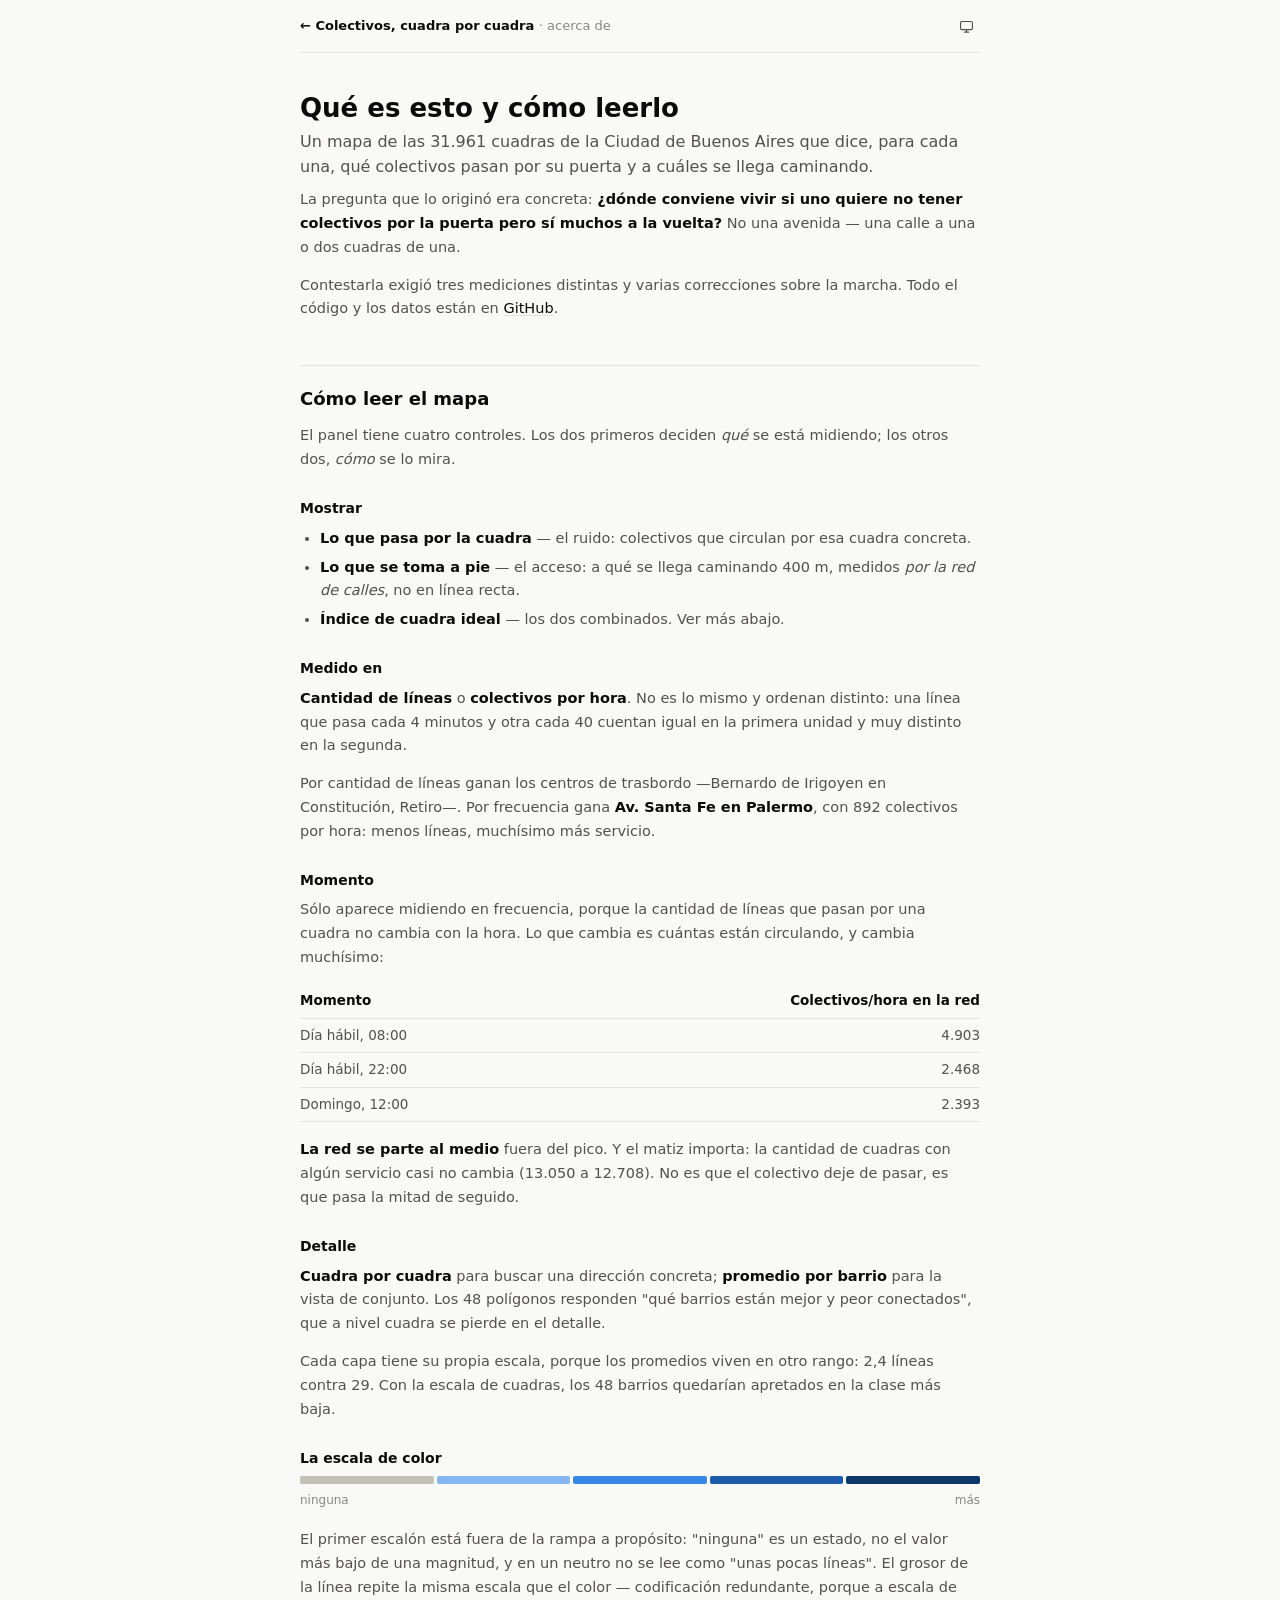
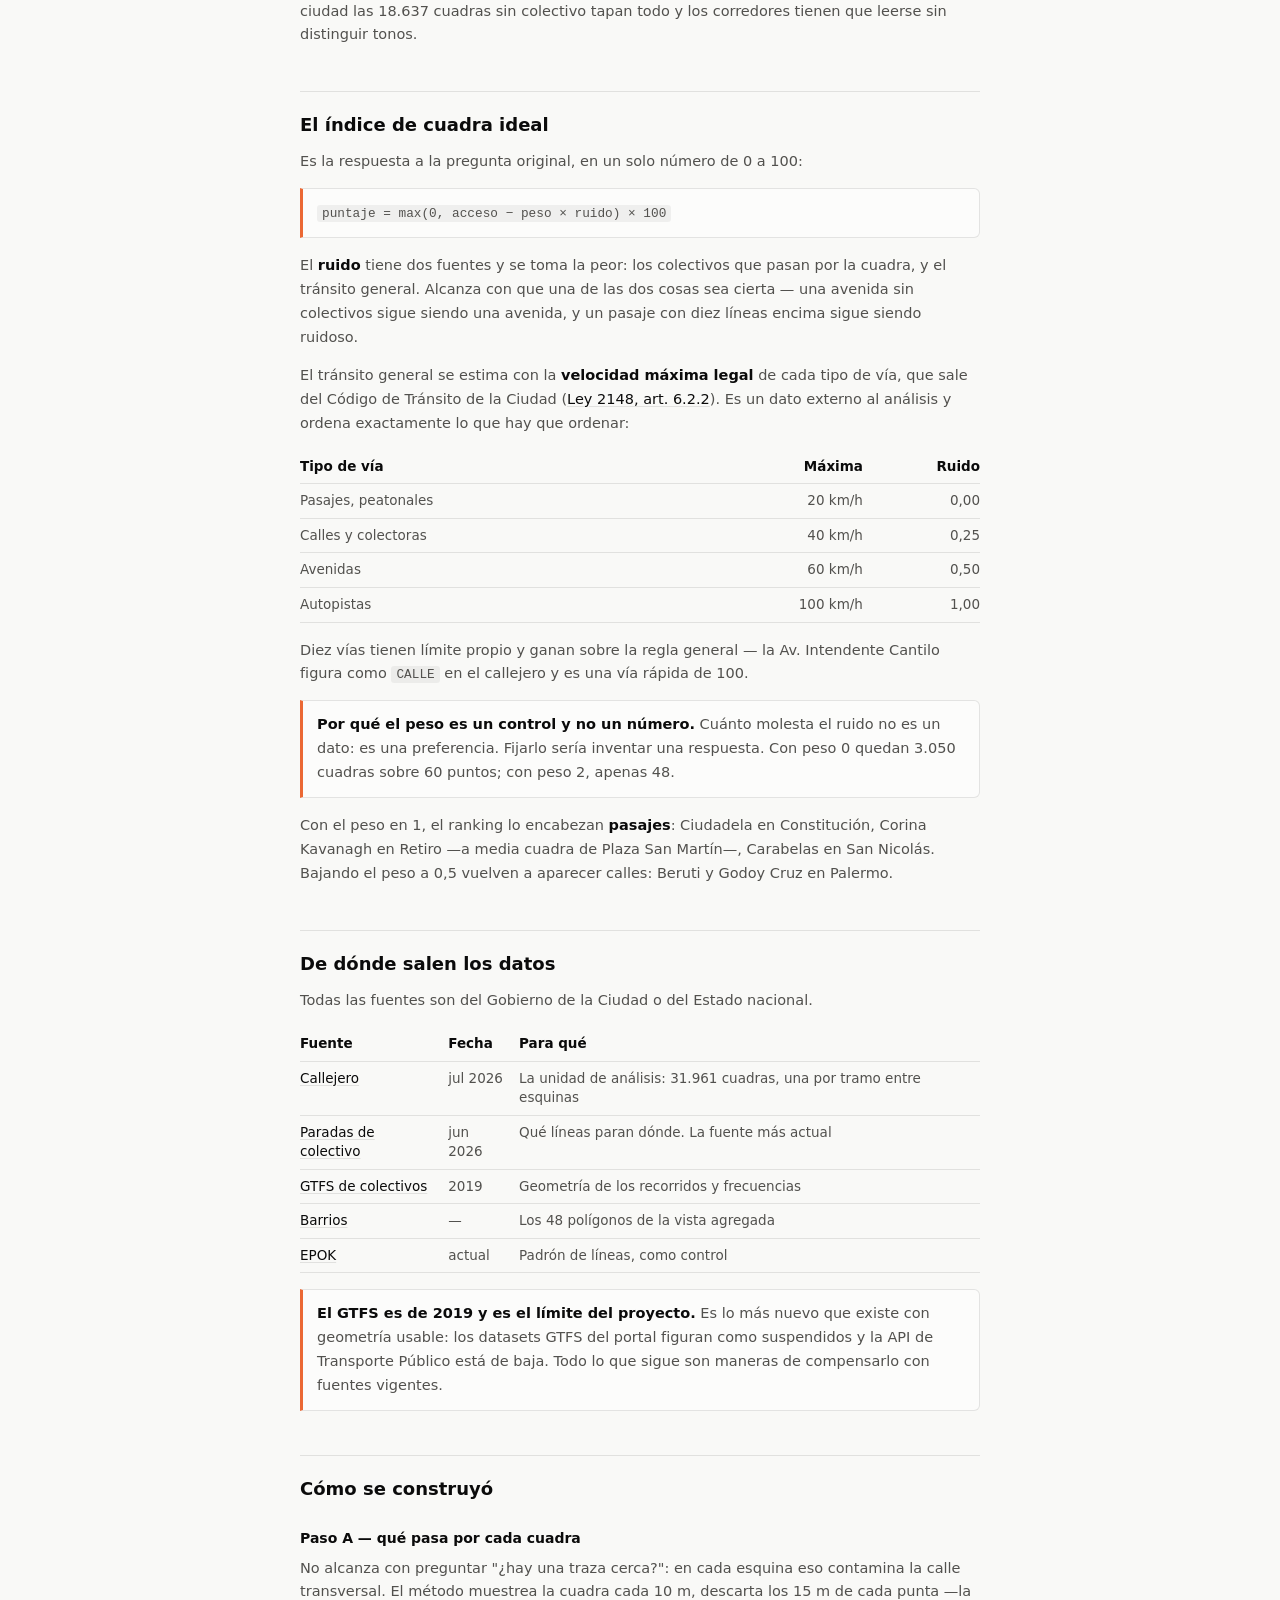
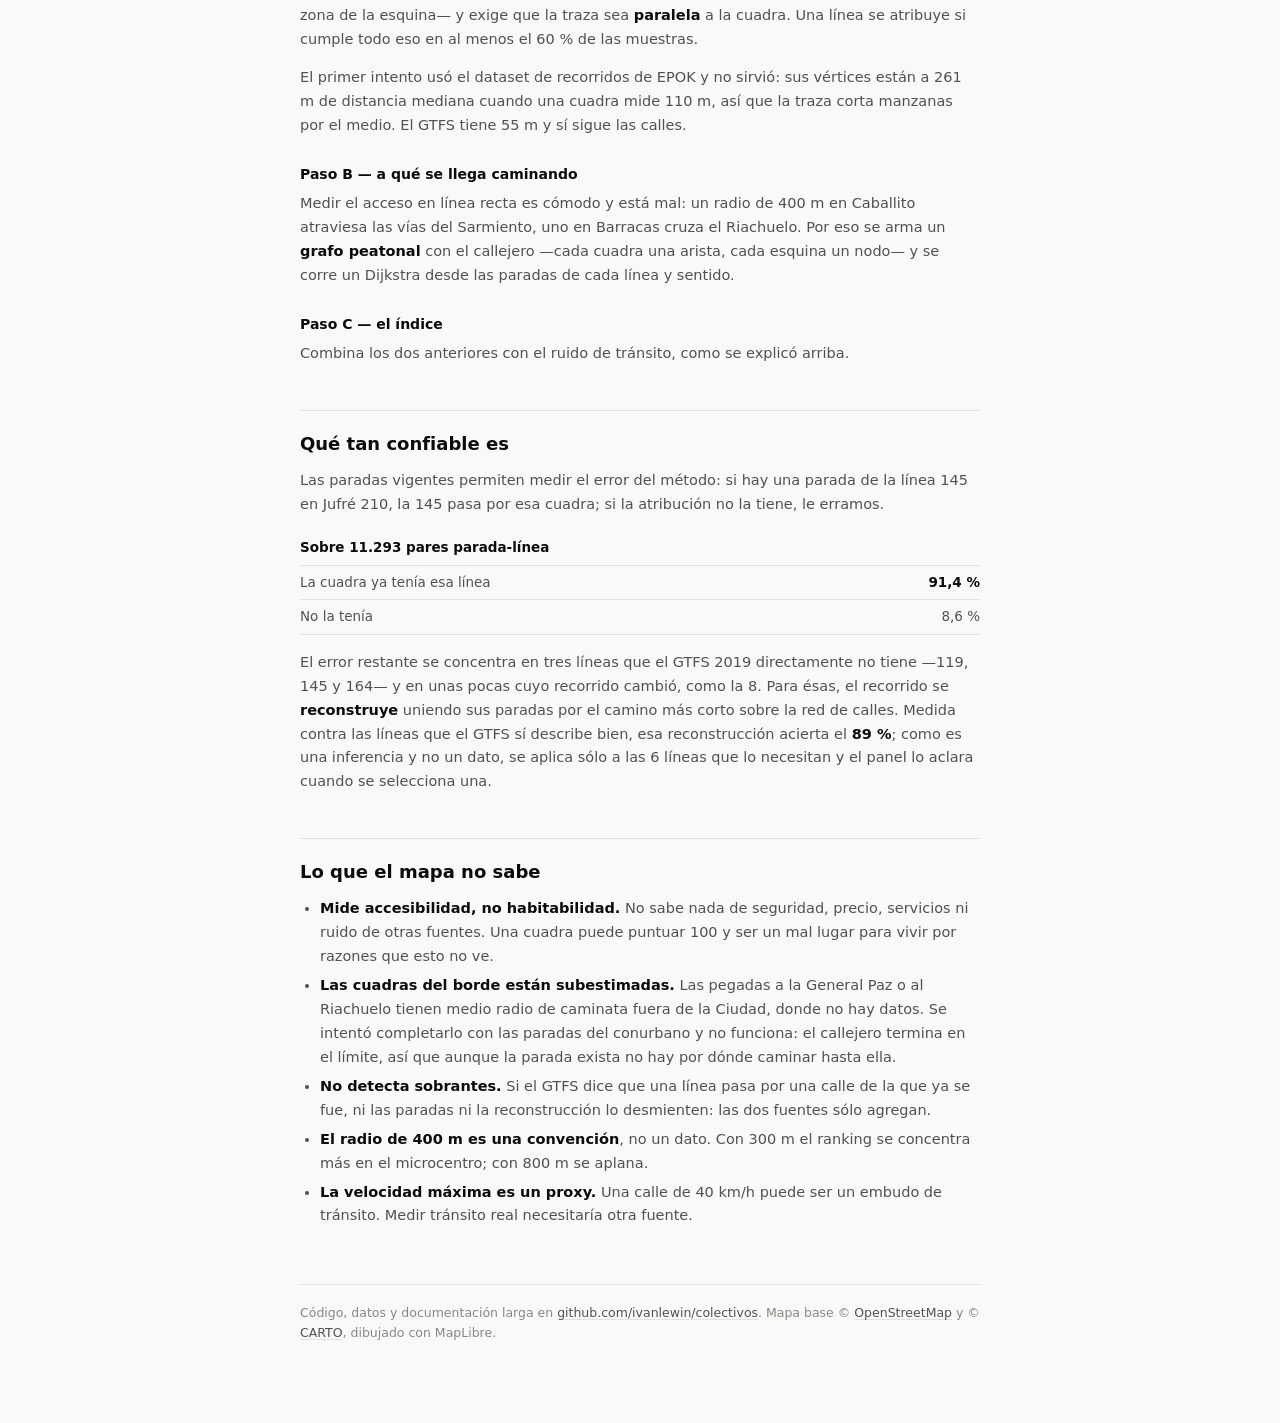
==== web/acerca.html @ cd182ec5 "Agregar la página de documentación Una segunda página, /acerca, con el mismo estilo que el mapa: qué" ====
<!doctype html>
<html lang="es">
<head>
<meta charset="utf-8">
<meta name="viewport" content="width=device-width, initial-scale=1">
<title>Acerca de — Colectivos de Buenos Aires, cuadra por cuadra</title>
<meta name="description" content="Cómo se construyó el mapa de colectivos de Buenos Aires: fuentes de datos, método, qué significa cada métrica y qué tan confiable es.">
<link rel="stylesheet" href="theme.css">
<style>
  body { background: var(--plane); }

  .wrap { max-width: 720px; margin: 0 auto; padding: 0 20px 80px; }

  header {
    position: sticky; top: 0; z-index: 2;
    display: flex; align-items: center; gap: 12px;
    padding: 12px 0;
    background: var(--plane);
    border-bottom: 1px solid var(--border);
  }
  header .home {
    flex: 1;
    font-size: 13px; font-weight: 600; color: var(--ink);
    text-decoration: none;
  }
  header .home span { color: var(--ink-muted); font-weight: 400; }
  header .home:hover span { color: var(--ink-2); }

  h1 { margin: 40px 0 6px; font-size: 26px; line-height: 1.2; font-weight: 600; }
  .lede { margin: 0 0 8px; font-size: 16px; line-height: 1.55; color: var(--ink-2); }

  h2 {
    margin: 44px 0 12px; padding-top: 20px;
    font-size: 18px; font-weight: 600;
    border-top: 1px solid var(--border);
  }
  h3 { margin: 26px 0 8px; font-size: 14px; font-weight: 600; }

  p, li { font-size: 14.5px; line-height: 1.65; color: var(--ink-2); }
  p { margin: 0 0 14px; }
  ul, ol { margin: 0 0 14px; padding-left: 20px; }
  li { margin-bottom: 5px; }
  strong { color: var(--ink); font-weight: 600; }
  a { color: var(--ink); text-decoration-color: var(--border); text-underline-offset: 2px; }
  a:hover { text-decoration-color: var(--ink-muted); }

  code {
    padding: 1px 5px;
    font-family: ui-monospace, SFMono-Regular, Menlo, monospace;
    font-size: 0.88em;
    background: var(--hover);
    border-radius: 3px;
  }

  /* Las tablas anchas se desplazan solas en vez de romper el ancho de la
     página, que es lo que pasaría en un teléfono. */
  .scroll { overflow-x: auto; margin: 0 0 16px; }
  table { border-collapse: collapse; width: 100%; font-size: 13.5px; }
  th, td {
    padding: 7px 12px 7px 0; text-align: left; vertical-align: top;
    border-bottom: 1px solid var(--border);
  }
  th { font-weight: 600; color: var(--ink); white-space: nowrap; }
  td { color: var(--ink-2); }
  td.num, th.num { text-align: right; font-variant-numeric: tabular-nums; padding-right: 0; }

  .note {
    margin: 0 0 16px; padding: 12px 14px;
    font-size: 13.5px; line-height: 1.6; color: var(--ink-2);
    background: var(--surface);
    border: 1px solid var(--border); border-left: 3px solid var(--pick);
    border-radius: 0 6px 6px 0;
  }
  .note p:last-child { margin-bottom: 0; }

  /* Muestra de la escala de color, con los mismos tokens que usa el mapa. */
  .ramp { display: flex; gap: 3px; margin: 0 0 8px; }
  .ramp div { flex: 1; height: 8px; border-radius: 2px; }
  .ramp-labels {
    display: flex; justify-content: space-between;
    margin: 0 0 18px; font-size: 12px; color: var(--ink-muted);
  }

  footer {
    margin-top: 56px; padding-top: 18px;
    font-size: 12.5px; line-height: 1.6; color: var(--ink-muted);
    border-top: 1px solid var(--border);
  }
  footer a { color: var(--ink-2); }

  @media (max-width: 640px) {
    .wrap { padding: 0 16px 60px; }
    h1 { margin-top: 28px; font-size: 22px; }
    h2 { margin-top: 34px; font-size: 16px; }
  }
</style>
<script>
  // Antes de pintar, para que no parpadee el tema al cargar.
  try {
    var saved = localStorage.getItem('theme');
    if (saved === 'light' || saved === 'dark') document.documentElement.dataset.theme = saved;
  } catch (e) { /* localStorage bloqueado */ }
</script>
</head>
<body>

<div class="wrap">

<header>
  <a class="home" href="/">← Colectivos, cuadra por cuadra <span>· acerca de</span></a>
  <button id="theme-btn" class="theme-btn" type="button"></button>
</header>

<h1>Qué es esto y cómo leerlo</h1>
<p class="lede">
  Un mapa de las 31.961 cuadras de la Ciudad de Buenos Aires que dice, para cada
  una, qué colectivos pasan por su puerta y a cuáles se llega caminando.
</p>
<p>
  La pregunta que lo originó era concreta: <strong>¿dónde conviene vivir si uno
  quiere no tener colectivos por la puerta pero sí muchos a la vuelta?</strong>
  No una avenida — una calle a una o dos cuadras de una.
</p>
<p>
  Contestarla exigió tres mediciones distintas y varias correcciones sobre la
  marcha. Todo el código y los datos están en
  <a href="https://github.com/ivanlewin/colectivos">GitHub</a>.
</p>

<h2>Cómo leer el mapa</h2>

<p>
  El panel tiene cuatro controles. Los dos primeros deciden <em>qué</em> se está
  midiendo; los otros dos, <em>cómo</em> se lo mira.
</p>

<h3>Mostrar</h3>
<ul>
  <li><strong>Lo que pasa por la cuadra</strong> — el ruido: colectivos que
    circulan por esa cuadra concreta.</li>
  <li><strong>Lo que se toma a pie</strong> — el acceso: a qué se llega
    caminando 400 m, medidos <em>por la red de calles</em>, no en línea recta.</li>
  <li><strong>Índice de cuadra ideal</strong> — los dos combinados. Ver más
    abajo.</li>
</ul>

<h3>Medido en</h3>
<p>
  <strong>Cantidad de líneas</strong> o <strong>colectivos por hora</strong>.
  No es lo mismo y ordenan distinto: una línea que pasa cada 4 minutos y otra
  cada 40 cuentan igual en la primera unidad y muy distinto en la segunda.
</p>
<p>
  Por cantidad de líneas ganan los centros de trasbordo —Bernardo de Irigoyen en
  Constitución, Retiro—. Por frecuencia gana <strong>Av. Santa Fe en
  Palermo</strong>, con 892 colectivos por hora: menos líneas, muchísimo más
  servicio.
</p>

<h3>Momento</h3>
<p>
  Sólo aparece midiendo en frecuencia, porque la cantidad de líneas que pasan
  por una cuadra no cambia con la hora. Lo que cambia es cuántas están
  circulando, y cambia muchísimo:
</p>
<div class="scroll">
<table>
  <thead><tr><th>Momento</th><th class="num">Colectivos/hora en la red</th></tr></thead>
  <tbody>
    <tr><td>Día hábil, 08:00</td><td class="num">4.903</td></tr>
    <tr><td>Día hábil, 22:00</td><td class="num">2.468</td></tr>
    <tr><td>Domingo, 12:00</td><td class="num">2.393</td></tr>
  </tbody>
</table>
</div>
<p>
  <strong>La red se parte al medio</strong> fuera del pico. Y el matiz importa:
  la cantidad de cuadras con algún servicio casi no cambia (13.050 a 12.708). No
  es que el colectivo deje de pasar, es que pasa la mitad de seguido.
</p>

<h3>Detalle</h3>
<p>
  <strong>Cuadra por cuadra</strong> para buscar una dirección concreta;
  <strong>promedio por barrio</strong> para la vista de conjunto. Los 48
  polígonos responden "qué barrios están mejor y peor conectados", que a nivel
  cuadra se pierde en el detalle.
</p>
<p>
  Cada capa tiene su propia escala, porque los promedios viven en otro rango:
  2,4 líneas contra 29. Con la escala de cuadras, los 48 barrios quedarían
  apretados en la clase más baja.
</p>

<h3>La escala de color</h3>
<div class="ramp">
  <div style="background: var(--n0)"></div>
  <div style="background: var(--n1)"></div>
  <div style="background: var(--n2)"></div>
  <div style="background: var(--n3)"></div>
  <div style="background: var(--n4)"></div>
</div>
<div class="ramp-labels"><span>ninguna</span><span>más</span></div>
<p>
  El primer escalón está fuera de la rampa a propósito: "ninguna" es un estado,
  no el valor más bajo de una magnitud, y en un neutro no se lee como "unas
  pocas líneas". El grosor de la línea repite la misma escala que el color —
  codificación redundante, porque a escala de ciudad las 18.637 cuadras sin
  colectivo tapan todo y los corredores tienen que leerse sin distinguir tonos.
</p>

<h2>El índice de cuadra ideal</h2>

<p>Es la respuesta a la pregunta original, en un solo número de 0 a 100:</p>

<div class="note">
  <p><code>puntaje = max(0, acceso − peso × ruido) × 100</code></p>
</div>

<p>
  El <strong>ruido</strong> tiene dos fuentes y se toma la peor: los colectivos
  que pasan por la cuadra, y el tránsito general. Alcanza con que una de las dos
  cosas sea cierta — una avenida sin colectivos sigue siendo una avenida, y un
  pasaje con diez líneas encima sigue siendo ruidoso.
</p>
<p>
  El tránsito general se estima con la <strong>velocidad máxima legal</strong>
  de cada tipo de vía, que sale del Código de Tránsito de la Ciudad
  (<a href="https://juristeca.jusbaires.gob.ar/compilacion-normativa-juristeca/ley-2148/tit-6/">Ley 2148, art. 6.2.2</a>).
  Es un dato externo al análisis y ordena exactamente lo que hay que ordenar:
</p>
<div class="scroll">
<table>
  <thead><tr><th>Tipo de vía</th><th class="num">Máxima</th><th class="num">Ruido</th></tr></thead>
  <tbody>
    <tr><td>Pasajes, peatonales</td><td class="num">20 km/h</td><td class="num">0,00</td></tr>
    <tr><td>Calles y colectoras</td><td class="num">40 km/h</td><td class="num">0,25</td></tr>
    <tr><td>Avenidas</td><td class="num">60 km/h</td><td class="num">0,50</td></tr>
    <tr><td>Autopistas</td><td class="num">100 km/h</td><td class="num">1,00</td></tr>
  </tbody>
</table>
</div>
<p>
  Diez vías tienen límite propio y ganan sobre la regla general — la Av.
  Intendente Cantilo figura como <code>CALLE</code> en el callejero y es una vía
  rápida de 100.
</p>

<div class="note">
  <p>
    <strong>Por qué el peso es un control y no un número.</strong> Cuánto
    molesta el ruido no es un dato: es una preferencia. Fijarlo sería inventar
    una respuesta. Con peso 0 quedan 3.050 cuadras sobre 60 puntos; con peso 2,
    apenas 48.
  </p>
</div>

<p>
  Con el peso en 1, el ranking lo encabezan <strong>pasajes</strong>: Ciudadela
  en Constitución, Corina Kavanagh en Retiro —a media cuadra de Plaza San
  Martín—, Carabelas en San Nicolás. Bajando el peso a 0,5 vuelven a aparecer
  calles: Beruti y Godoy Cruz en Palermo.
</p>

<h2>De dónde salen los datos</h2>

<p>Todas las fuentes son del Gobierno de la Ciudad o del Estado nacional.</p>

<div class="scroll">
<table>
  <thead><tr><th>Fuente</th><th>Fecha</th><th>Para qué</th></tr></thead>
  <tbody>
    <tr>
      <td><a href="https://data.buenosaires.gob.ar/dataset/calles">Callejero</a></td>
      <td>jul 2026</td>
      <td>La unidad de análisis: 31.961 cuadras, una por tramo entre esquinas</td>
    </tr>
    <tr>
      <td><a href="https://data.buenosaires.gob.ar/dataset/colectivos-paradas">Paradas de colectivo</a></td>
      <td>jun 2026</td>
      <td>Qué líneas paran dónde. La fuente más actual</td>
    </tr>
    <tr>
      <td><a href="https://data.buenosaires.gob.ar/dataset/colectivos-gtfs-frequency">GTFS de colectivos</a></td>
      <td>2019</td>
      <td>Geometría de los recorridos y frecuencias</td>
    </tr>
    <tr>
      <td><a href="https://data.buenosaires.gob.ar/dataset/barrios">Barrios</a></td>
      <td>—</td>
      <td>Los 48 polígonos de la vista agregada</td>
    </tr>
    <tr>
      <td><a href="https://epok.buenosaires.gob.ar/">EPOK</a></td>
      <td>actual</td>
      <td>Padrón de líneas, como control</td>
    </tr>
  </tbody>
</table>
</div>

<div class="note">
  <p>
    <strong>El GTFS es de 2019 y es el límite del proyecto.</strong> Es lo más
    nuevo que existe con geometría usable: los datasets GTFS del portal figuran
    como suspendidos y la API de Transporte Público está de baja. Todo lo que
    sigue son maneras de compensarlo con fuentes vigentes.
  </p>
</div>

<h2>Cómo se construyó</h2>

<h3>Paso A — qué pasa por cada cuadra</h3>
<p>
  No alcanza con preguntar "¿hay una traza cerca?": en cada esquina eso
  contamina la calle transversal. El método muestrea la cuadra cada 10 m,
  descarta los 15 m de cada punta —la zona de la esquina— y exige que la traza
  sea <strong>paralela</strong> a la cuadra. Una línea se atribuye si cumple
  todo eso en al menos el 60 % de las muestras.
</p>
<p>
  El primer intento usó el dataset de recorridos de EPOK y no sirvió: sus
  vértices están a 261 m de distancia mediana cuando una cuadra mide 110 m, así
  que la traza corta manzanas por el medio. El GTFS tiene 55 m y sí sigue las
  calles.
</p>

<h3>Paso B — a qué se llega caminando</h3>
<p>
  Medir el acceso en línea recta es cómodo y está mal: un radio de 400 m en
  Caballito atraviesa las vías del Sarmiento, uno en Barracas cruza el
  Riachuelo. Por eso se arma un <strong>grafo peatonal</strong> con el callejero
  —cada cuadra una arista, cada esquina un nodo— y se corre un Dijkstra desde
  las paradas de cada línea y sentido.
</p>

<h3>Paso C — el índice</h3>
<p>
  Combina los dos anteriores con el ruido de tránsito, como se explicó arriba.
</p>

<h2>Qué tan confiable es</h2>

<p>
  Las paradas vigentes permiten medir el error del método: si hay una parada de
  la línea 145 en Jufré 210, la 145 pasa por esa cuadra; si la atribución no la
  tiene, le erramos.
</p>

<div class="scroll">
<table>
  <thead><tr><th>Sobre 11.293 pares parada-línea</th><th class="num"></th></tr></thead>
  <tbody>
    <tr><td>La cuadra ya tenía esa línea</td><td class="num"><strong>91,4 %</strong></td></tr>
    <tr><td>No la tenía</td><td class="num">8,6 %</td></tr>
  </tbody>
</table>
</div>

<p>
  El error restante se concentra en tres líneas que el GTFS 2019 directamente no
  tiene —119, 145 y 164— y en unas pocas cuyo recorrido cambió, como la 8. Para
  ésas, el recorrido se <strong>reconstruye</strong> uniendo sus paradas por el
  camino más corto sobre la red de calles. Medida contra las líneas que el GTFS
  sí describe bien, esa reconstrucción acierta el <strong>89 %</strong>; como es
  una inferencia y no un dato, se aplica sólo a las 6 líneas que lo necesitan y
  el panel lo aclara cuando se selecciona una.
</p>

<h2>Lo que el mapa no sabe</h2>

<ul>
  <li>
    <strong>Mide accesibilidad, no habitabilidad.</strong> No sabe nada de
    seguridad, precio, servicios ni ruido de otras fuentes. Una cuadra puede
    puntuar 100 y ser un mal lugar para vivir por razones que esto no ve.
  </li>
  <li>
    <strong>Las cuadras del borde están subestimadas.</strong> Las pegadas a la
    General Paz o al Riachuelo tienen medio radio de caminata fuera de la
    Ciudad, donde no hay datos. Se intentó completarlo con las paradas del
    conurbano y no funciona: el callejero termina en el límite, así que aunque
    la parada exista no hay por dónde caminar hasta ella.
  </li>
  <li>
    <strong>No detecta sobrantes.</strong> Si el GTFS dice que una línea pasa
    por una calle de la que ya se fue, ni las paradas ni la reconstrucción lo
    desmienten: las dos fuentes sólo agregan.
  </li>
  <li>
    <strong>El radio de 400 m es una convención</strong>, no un dato. Con 300 m
    el ranking se concentra más en el microcentro; con 800 m se aplana.
  </li>
  <li>
    <strong>La velocidad máxima es un proxy.</strong> Una calle de 40 km/h puede
    ser un embudo de tránsito. Medir tránsito real necesitaría otra fuente.
  </li>
</ul>

<footer>
  Código, datos y documentación larga en
  <a href="https://github.com/ivanlewin/colectivos">github.com/ivanlewin/colectivos</a>.
  Mapa base © <a href="https://www.openstreetmap.org/copyright">OpenStreetMap</a>
  y © <a href="https://carto.com/attributions">CARTO</a>, dibujado con MapLibre.
</footer>

</div>

<script src="theme.js"></script>
<script>
  initTheme(document.getElementById('theme-btn'));
</script>
</body>
</html>
---- web/theme.css ----
/* Tokens compartidos por el mapa y la página de documentación.
 *
 * Vive aparte para que las dos páginas usen literalmente los mismos valores:
 * si la paleta se duplicara, tarde o temprano una de las dos quedaría vieja.
 *
 * Los valores oscuros van declarados dos veces a propósito: el media query
 * cubre la preferencia del sistema, y el scope [data-theme] cubre la elección
 * explícita del botón, que tiene que poder ganarle en los dos sentidos. El
 * :not() deja que un "claro" explícito le gane al sistema oscuro; el :where()
 * mantiene el media query por debajo en especificidad.
 */

:root {
  color-scheme: light;
  --surface:    #fcfcfb;
  --plane:      #f9f9f7;
  --ink:        #0b0b0b;
  --ink-2:      #52514e;
  --ink-muted:  #898781;
  --border:     rgba(11, 11, 11, 0.10);
  --hover:      rgba(11, 11, 11, 0.05);
  /* "Ninguna" es un estado, no el escalón más bajo de una magnitud: va en un
     neutro fuera de la rampa, para que no se lea como "unas pocas líneas". */
  --n0: #c3c2b7;
  /* Los cuatro escalones de magnitud: una sola tonalidad, claro -> oscuro. */
  --n1: #86b6ef;  --n2: #3987e5;  --n3: #1c5cab;  --n4: #0d366b;
  /* Líneas seleccionadas. Separado de toda la rampa (ΔE CVD 24,7). */
  --pick: #eb6834;
}

@media (prefers-color-scheme: dark) {
  :root:where(:not([data-theme="light"])) {
    color-scheme: dark;
    --surface:   #1a1a19;
    --plane:     #0d0d0d;
    --ink:       #ffffff;
    --ink-2:     #c3c2b7;
    --ink-muted: #898781;
    --border:    rgba(255, 255, 255, 0.10);
    --hover:     rgba(255, 255, 255, 0.07);
    --n0: #52514e;
    --n1: #184f95;  --n2: #2a78d6;  --n3: #6da7ec;  --n4: #cde2fb;
    --pick: #d95926;
  }
}

:root[data-theme="dark"] {
  color-scheme: dark;
  --surface:   #1a1a19;
  --plane:     #0d0d0d;
  --ink:       #ffffff;
  --ink-2:     #c3c2b7;
  --ink-muted: #898781;
  --border:    rgba(255, 255, 255, 0.10);
  --hover:     rgba(255, 255, 255, 0.07);
  --n0: #52514e;
  --n1: #184f95;  --n2: #2a78d6;  --n3: #6da7ec;  --n4: #cde2fb;
  --pick: #d95926;
}

* { box-sizing: border-box; }
html, body { height: 100%; margin: 0; }
body {
  font: 14px/1.45 system-ui, -apple-system, "Segoe UI", sans-serif;
  color: var(--ink);
  background: var(--plane);
}

button { font: inherit; color: inherit; cursor: pointer; }

/* Botón de tema, igual en las dos páginas. */
.theme-btn {
  flex: none;
  display: grid; place-items: center;
  width: 28px; height: 28px;
  color: var(--ink-2);
  background: none; border: 1px solid transparent; border-radius: 5px;
}
.theme-btn:hover { color: var(--ink); background: var(--hover); }
.theme-btn:focus-visible { outline: 2px solid var(--pick); outline-offset: 1px; }
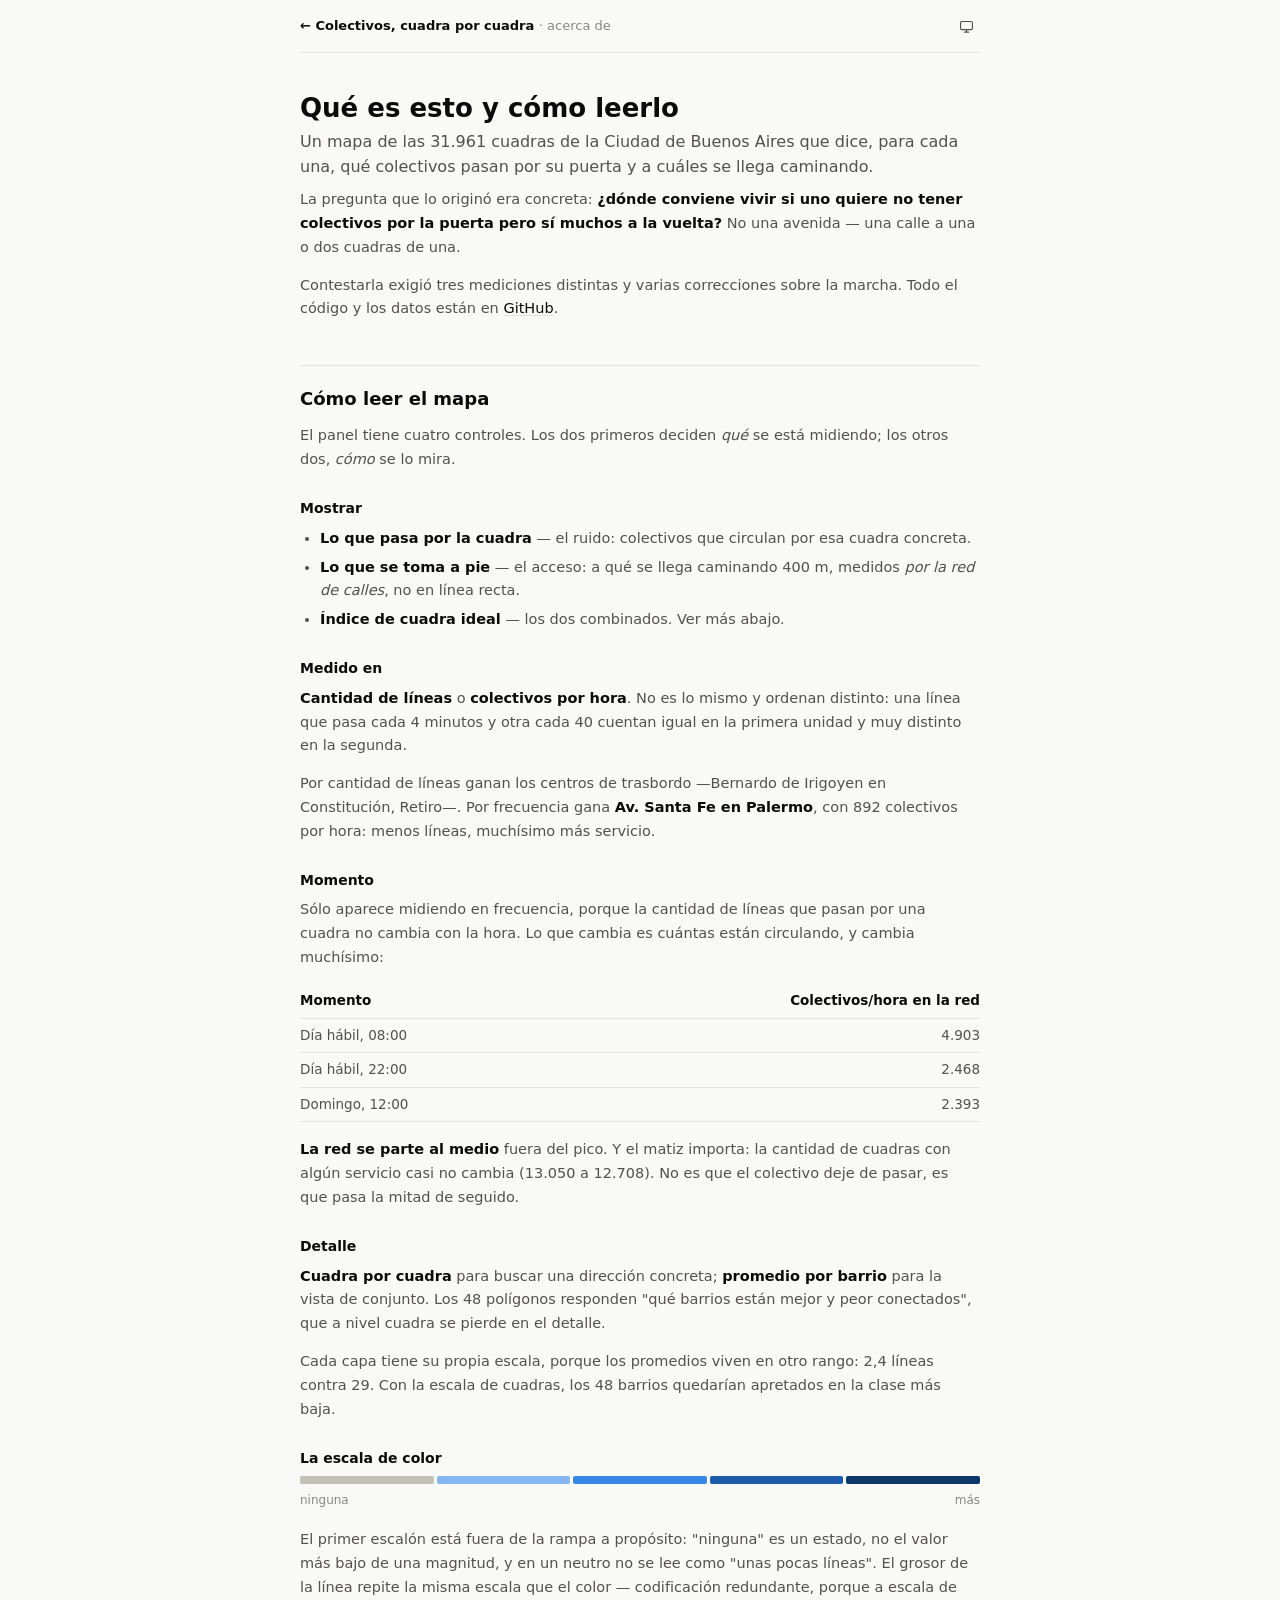
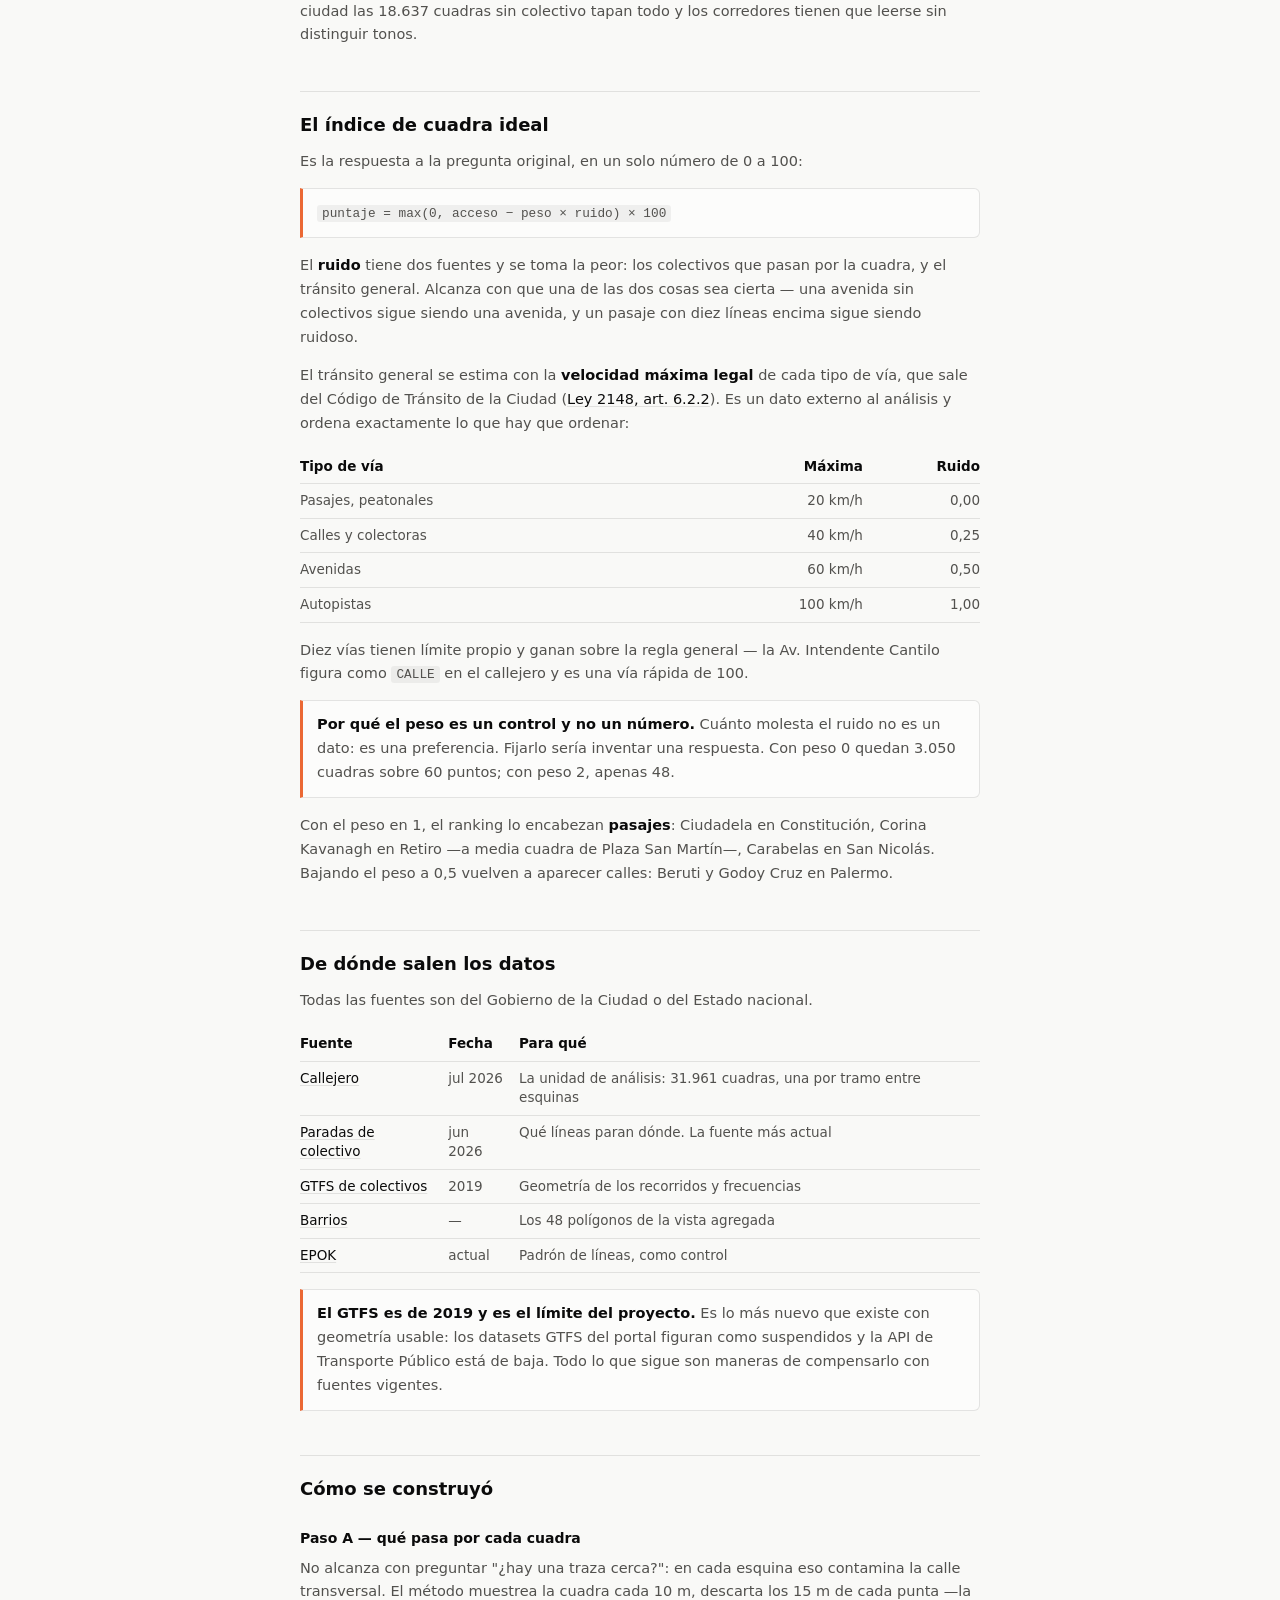
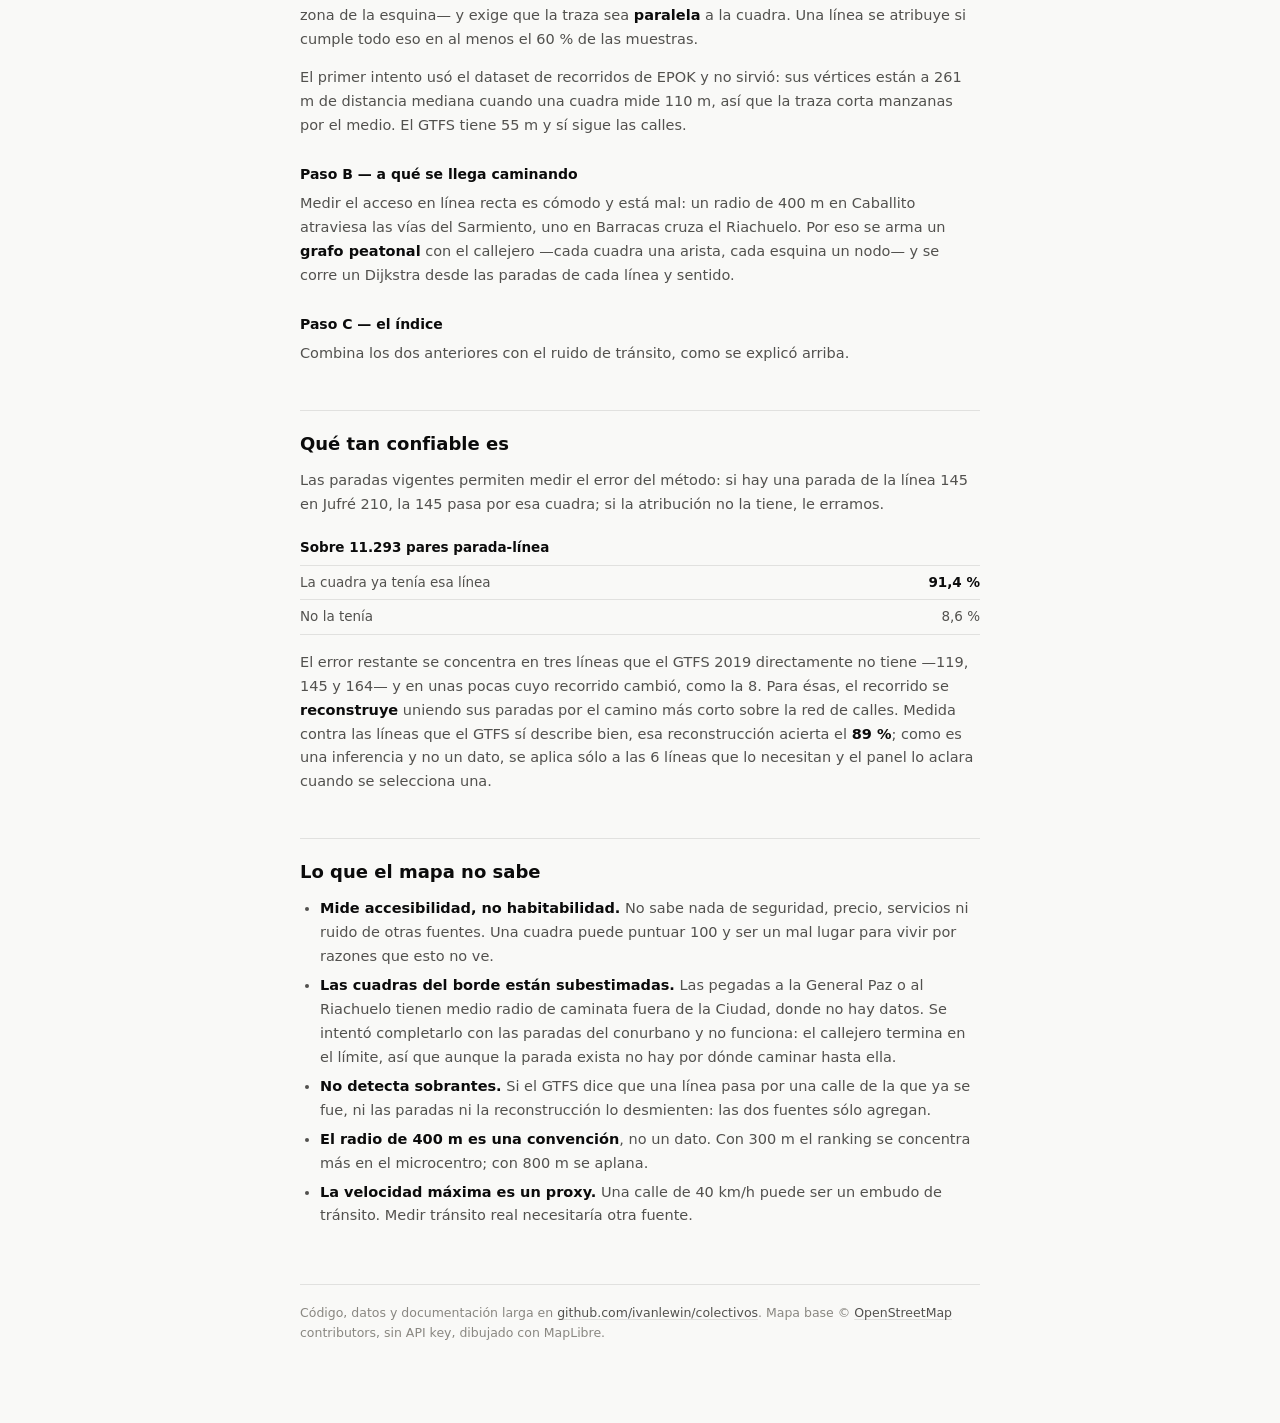
==== commit 71e6e24e: "Replace CARTO basemap with key-free OpenStreetMap tiles" ====
--- a/web/acerca.html
+++ b/web/acerca.html
@@ -5,6 +5,8 @@
 <meta name="viewport" content="width=device-width, initial-scale=1">
 <title>Acerca de — Colectivos de Buenos Aires, cuadra por cuadra</title>
 <meta name="description" content="Cómo se construyó el mapa de colectivos de Buenos Aires: fuentes de datos, método, qué significa cada métrica y qué tan confiable es.">
+<link rel="icon" type="image/png" href="/favicon.png">
+<link rel="apple-touch-icon" href="/favicon.png">
 <link rel="stylesheet" href="theme.css">
 <style>
   body { background: var(--plane); }
@@ -401,7 +403,7 @@
   Código, datos y documentación larga en
   <a href="https://github.com/ivanlewin/colectivos">github.com/ivanlewin/colectivos</a>.
   Mapa base © <a href="https://www.openstreetmap.org/copyright">OpenStreetMap</a>
-  y © <a href="https://carto.com/attributions">CARTO</a>, dibujado con MapLibre.
+  contributors, sin API key, dibujado con MapLibre.
 </footer>
 
 </div>
